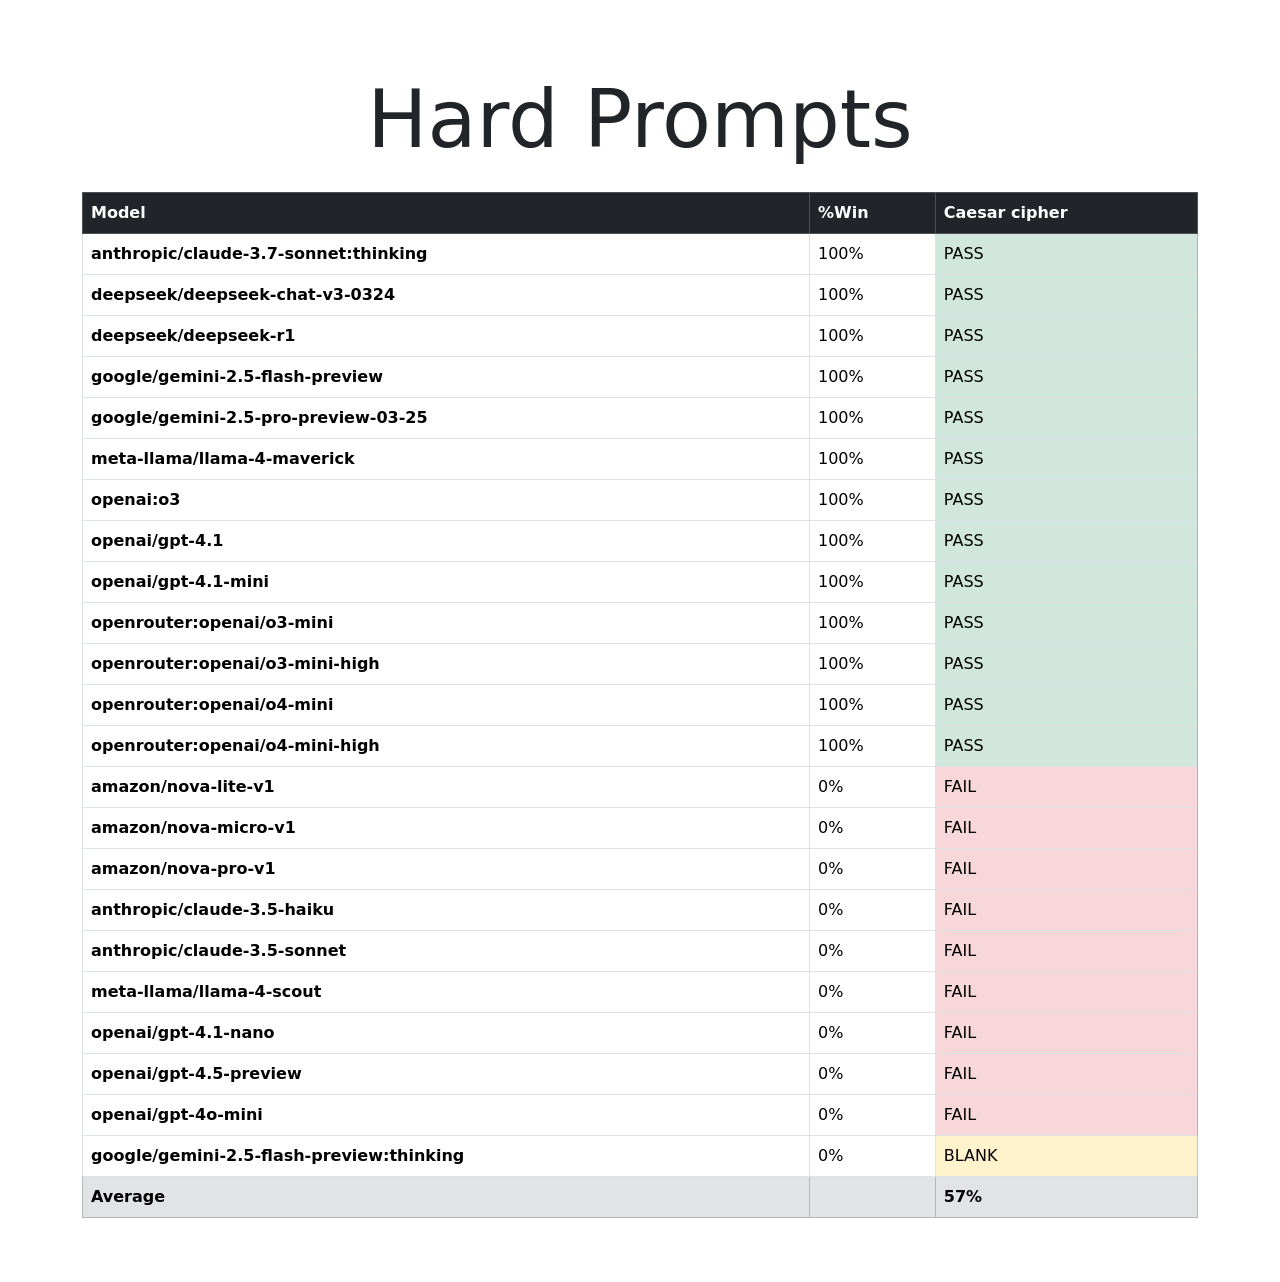
==== index.html @ 2ad813b4 "ENH: Add a basic eval" ====
<!DOCTYPE html>
<html lang="en">

<head>
  <meta charset="UTF-8">
  <meta name="viewport" content="width=device-width, initial-scale=1">
  <title>Hard Prompts</title>
  <link
    rel="icon"
    type="image/svg+xml"
    href="[data-uri]" />
  <link href="https://cdn.jsdelivr.net/npm/bootstrap@5.3.2/dist/css/bootstrap.min.css" rel="stylesheet">
  <style>
    .narrative {
      max-width: 40rem;
    }
  </style>
</head>

<body>
  <div class="container py-5">
    <h1 class="display-1 my-4 text-center">Hard Prompts</h1>

    <table class="table table-hover table-bordered">
      <thead class="table-dark">
        <tr id="headerRow"></tr>
      </thead>
      <tbody id="body"></tbody>
      <tfoot id="foot"></tfoot>
    </table>
  </div>

  <script type="module">
    const { config, results } = await(await fetch('evals.json')).json();
    const tests = config.tests.map(t => t.description);
    const entries = results.results;
    const models = [...new Set(entries.map(r => r.provider.id || r.provider))];
    const stats = models.map(m => {
      const res = { model: m, pass: 0, fail: 0, error: 0, blank: 0 };
      tests.forEach((d, i) => {
        const r = entries.find(r => (r.provider.id || r.provider) === m && r.testIdx === i);
        const o = r.response;
        if (o?.error) res.error++;
        else if (!(o?.output || '').trim()) res.blank++;
        else if (r.success) res.pass++;
        else res.fail++;
      });
      const den = res.pass + res.fail;
      res.win = den ? Math.round(res.pass / den * 100) : 0;
      return res;
    });

    // sort by win desc, fail desc, name
    stats.sort((a, b) => b.win - a.win || b.fail - a.fail || a.model.localeCompare(b.model));

    // header
    document.getElementById('headerRow').innerHTML =
      ['Model', '%Win', ...tests].map(h => `<th>${h}</th>`).join('');

    // body
    const b = document.getElementById('body');
    stats.forEach(s => {
      const cells = tests.map((d, i) => {
        const r = entries.find(r => (r.provider.id || r.provider) === s.model && r.testIdx === i);
        const o = r.response;
        const st = o?.error ? 'ERROR' : !(o?.output || '').trim() ? 'BLANK' : (r.success ? 'PASS' : 'FAIL');
        const cls = st === 'PASS' ? 'table-success' : st === 'FAIL' ? 'table-danger' : 'table-warning';
        return `<td class="${cls}" title="${(o.error ?? o.output).replace(/"/g, "&quot;")}">${st}</td>`;
      }).join('');
      b.insertAdjacentHTML('beforeend', `<tr><th>${s.model}</th><td>${s.win}%</td>${cells}</tr>`);
    });

    // footer averages
    const f = document.getElementById('foot');
    const avg = tests.map((d, i) =>
      Math.round(stats.filter(s => {
        const r = entries.find(r => (r.provider.id || r.provider) === s.model && r.testIdx === i);
        return r.success;
      }).length / models.length * 100)
    );
    f.innerHTML = `<tr class="table-secondary"><th>Average</th><th></th>` +
      avg.map(a => `<th>${a}%</th>`).join('') + `</tr>`;
  </script>
</body>

</html>
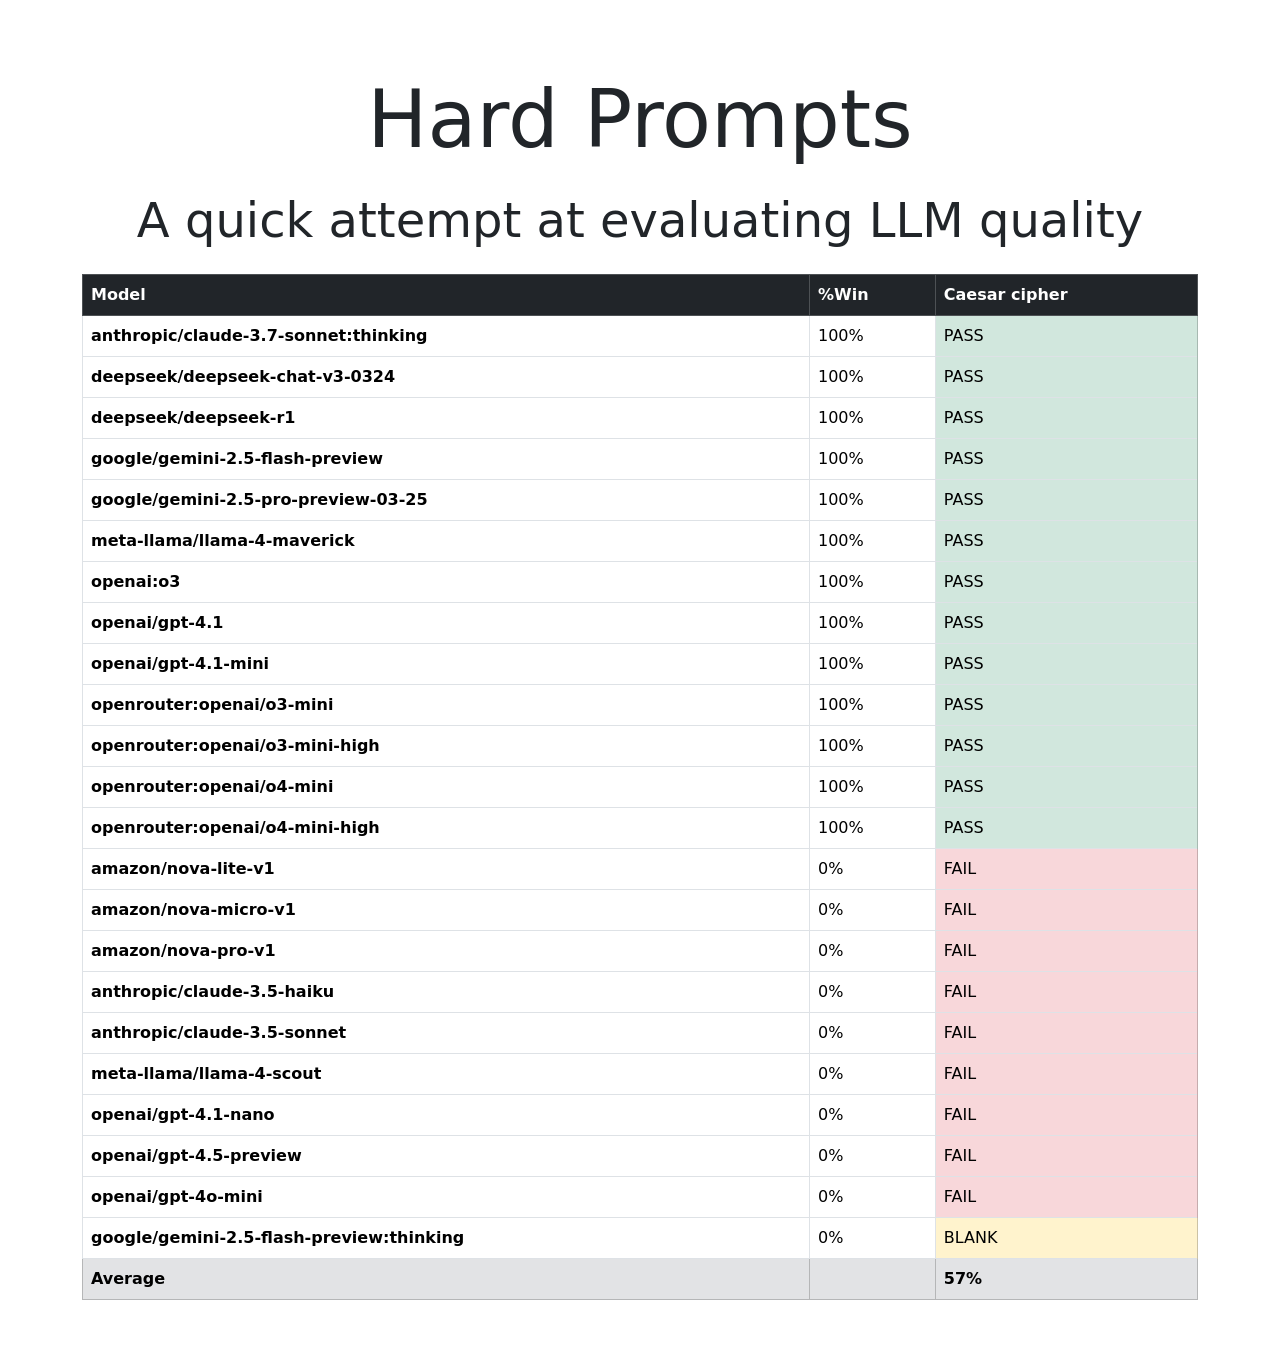
==== commit e7a66e4b: "ENH: Add a basic eval" ====
--- a/index.html
+++ b/index.html
@@ -20,7 +20,7 @@
 <body>
   <div class="container py-5">
     <h1 class="display-1 my-4 text-center">Hard Prompts</h1>
-
+    <h2 class="display-5 my-4 text-center">A quick attempt at evaluating LLM quality</h2>
     <table class="table table-hover table-bordered">
       <thead class="table-dark">
         <tr id="headerRow"></tr>
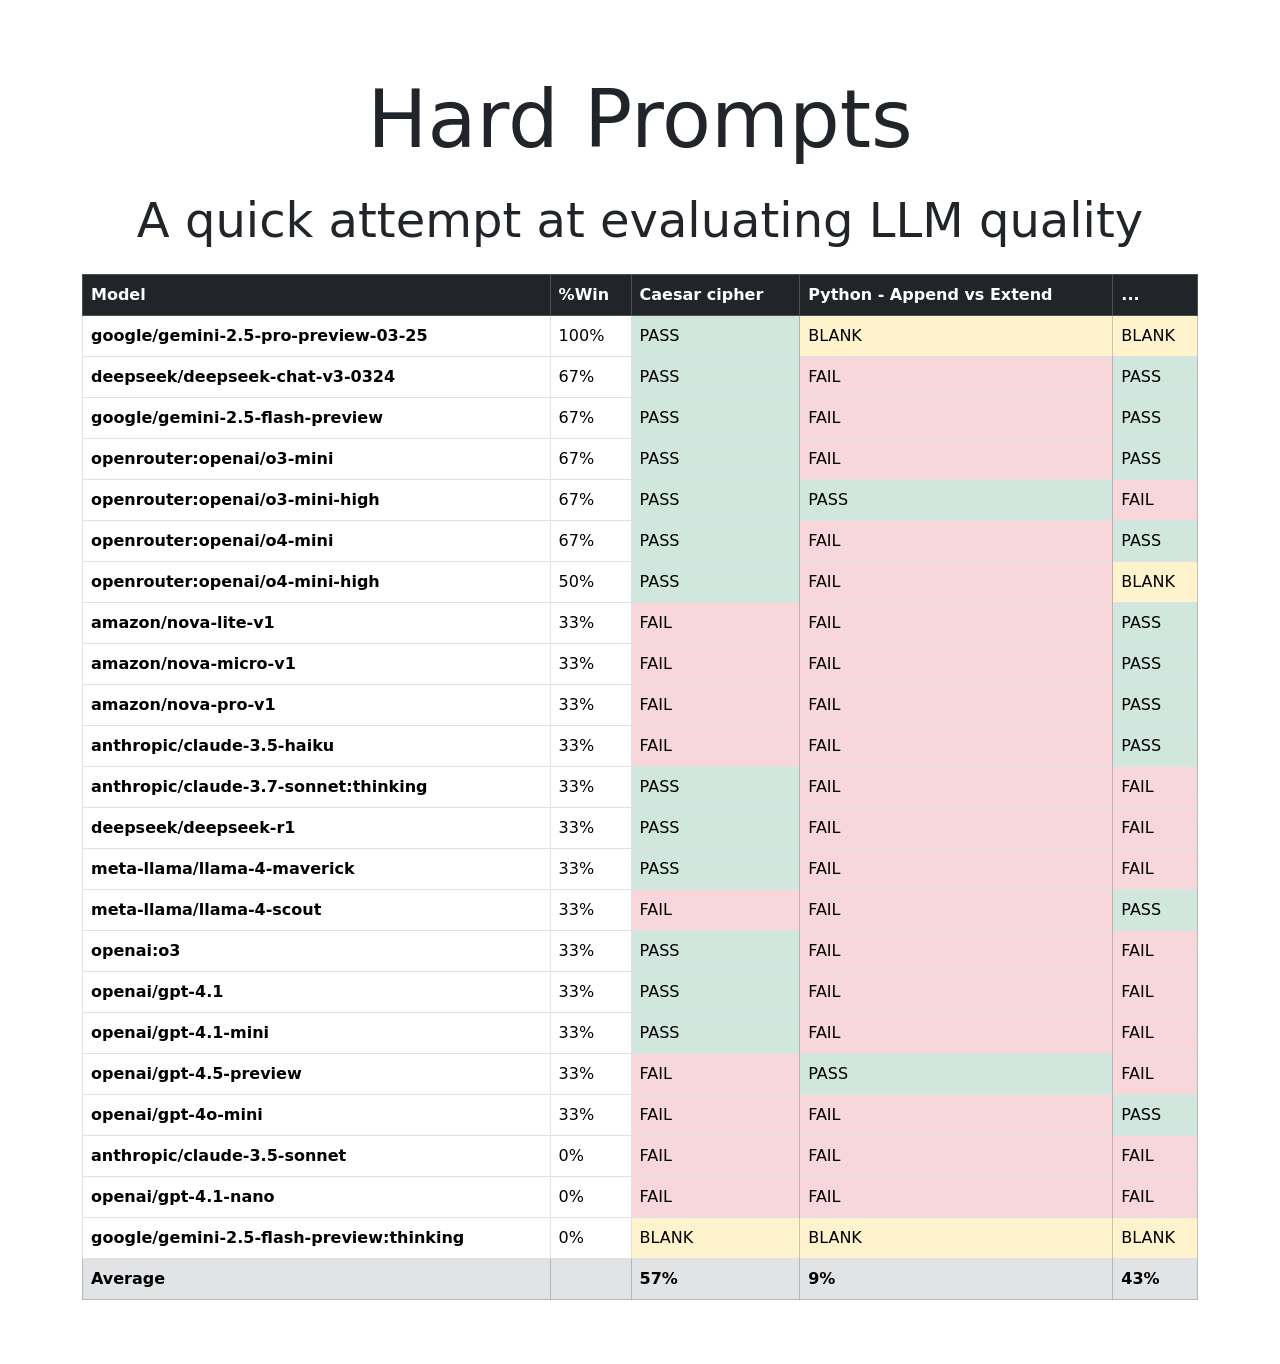
==== commit 318becdc: "ENH: Add a couple of Nick Carlini's tests" ====
--- a/index.html
+++ b/index.html
@@ -65,7 +65,7 @@
         const o = r.response;
         const st = o?.error ? 'ERROR' : !(o?.output || '').trim() ? 'BLANK' : (r.success ? 'PASS' : 'FAIL');
         const cls = st === 'PASS' ? 'table-success' : st === 'FAIL' ? 'table-danger' : 'table-warning';
-        return `<td class="${cls}" title="${(o.error ?? o.output).replace(/"/g, "&quot;")}">${st}</td>`;
+        return `<td class="${cls}" title="${(o.error ?? o.output + "\n\n" + (r.error ? "---------------\n" + r.error : "")).replace(/"/g, "&quot;")}">${st}</td>`;
       }).join('');
       b.insertAdjacentHTML('beforeend', `<tr><th>${s.model}</th><td>${s.win}%</td>${cells}</tr>`);
     });
